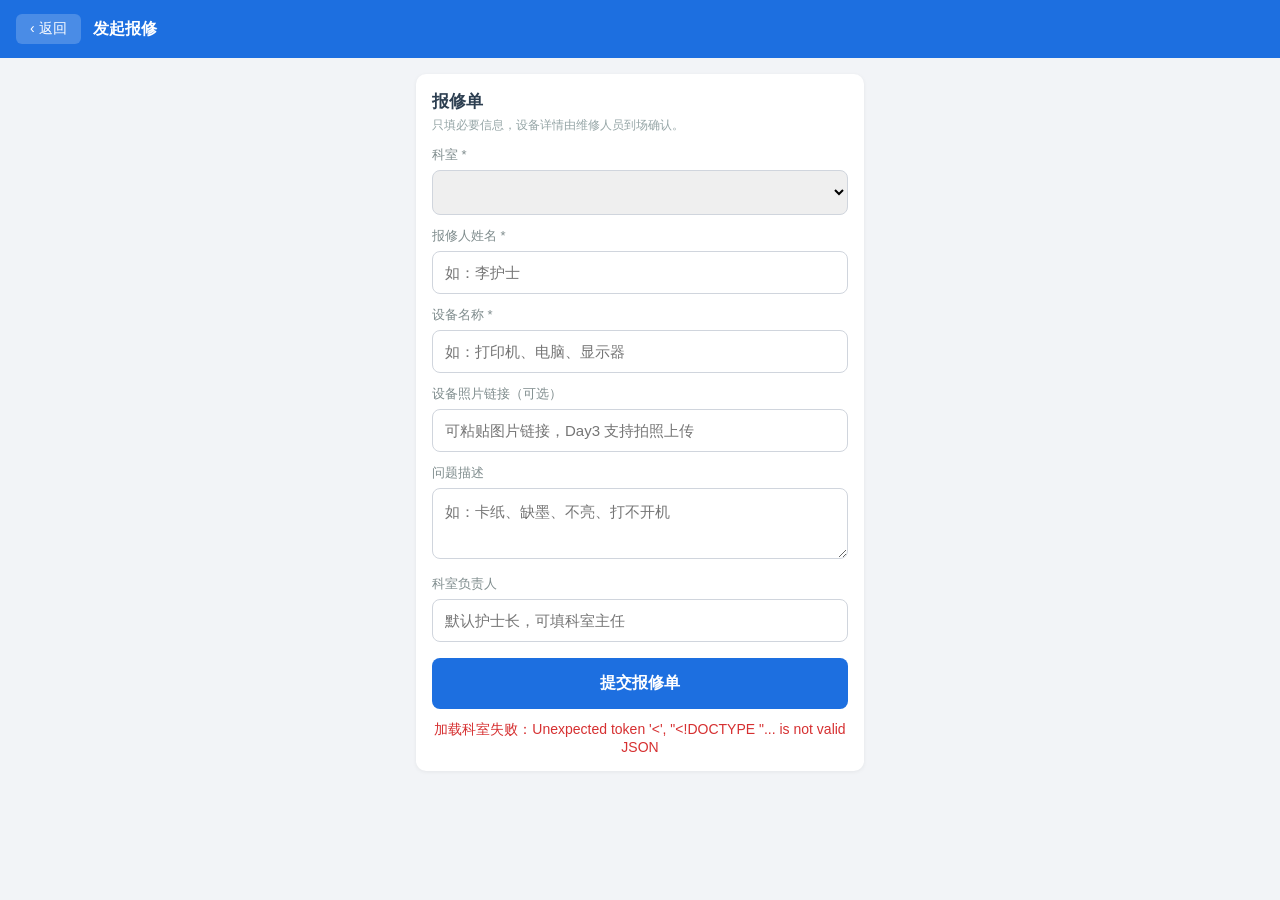
==== src/main/resources/static/create.html @ b075441e "fix: 科室报修页四项修复（undefined渲染/表单重置/10分钟防重复提交/Toast+负责人只读默认）" ====
<!doctype html>
<html lang="zh-CN">
<head>
  <meta charset="utf-8">
  <meta name="viewport" content="width=device-width, initial-scale=1, maximum-scale=1, user-scalable=no">
  <title>报修 - IT运维工单系统</title>
  <style>
    * { box-sizing: border-box; margin: 0; padding: 0; }
    body { font-family: -apple-system, "PingFang SC", "Microsoft YaHei", sans-serif; background: #f2f4f7; color: #2c3e50; }
    .header { display: flex; align-items: center; gap: 12px; padding: 14px 16px; background: #1d6fe0; color: #fff; position: sticky; top: 0; }
    .header .back { background: rgba(255,255,255,.2); border: none; color: #fff; padding: 6px 14px; border-radius: 6px; font-size: 14px; }
    .header .t { font-size: 16px; font-weight: 600; }
    .container { max-width: 480px; margin: 0 auto; padding: 16px; }
    .card { background: #fff; border-radius: 10px; padding: 16px; box-shadow: 0 1px 4px rgba(0,0,0,.06); }
    .card h2 { font-size: 17px; margin-bottom: 4px; }
    .tip { font-size: 12px; color: #95a5a6; margin-bottom: 8px; }
    label { display: block; font-size: 13px; color: #7f8c8d; margin: 12px 0 6px; }
    input, select, textarea { width: 100%; padding: 12px; border: 1px solid #d0d5dd; border-radius: 8px; font-size: 15px; box-sizing: border-box; }
    textarea { min-height: 70px; line-height: 1.5; }
    button.submit { width: 100%; padding: 15px; background: #1d6fe0; color: #fff; border: none; border-radius: 8px; font-size: 16px; font-weight: 600; margin-top: 16px; }
    button.submit:disabled { background: #b0b8c1; }
    .msg { margin-top: 12px; text-align: center; font-size: 14px; color: #d63031; min-height: 20px; }
  </style>
</head>
<body>
<div class="header">
  <button class="back" id="backBtn">‹ 返回</button>
  <span class="t">发起报修</span>
</div>
<div class="container">
  <div class="card">
    <h2>报修单</h2>
    <p class="tip">只填必要信息，设备详情由维修人员到场确认。</p>
    <label>科室 *</label>
    <select id="department"></select>
    <label>报修人姓名 *</label>
    <input id="reporterName" placeholder="如：李护士">
    <label>设备名称 *</label>
    <input id="deviceName" placeholder="如：打印机、电脑、显示器">
    <label>设备照片链接（可选）</label>
    <input id="devicePhoto" placeholder="可粘贴图片链接，Day3 支持拍照上传">
    <label>问题描述</label>
    <textarea id="problemDesc" placeholder="如：卡纸、缺墨、不亮、打不开机"></textarea>
    <label>科室负责人</label>
    <input id="departmentHead" placeholder="默认护士长，可填科室主任">
    <button class="submit" id="submitBtn">提交报修单</button>
    <div class="msg" id="msg"></div>
  </div>
</div>
<script>
  const CAMPUS_LABEL = { LAOYUAN:'老院', XIYUAN:'西院', DONGYUAN:'东院' };
  const params = new URLSearchParams(location.search);
  const saved = localStorage.getItem('itsdUser');
  const user = saved ? JSON.parse(saved) : {};
  const userId = params.get('userId') || user.userId || '';
  const token = user.token || '';
  const msg = document.getElementById('msg');
  const submitBtn = document.getElementById('submitBtn');

  document.getElementById('backBtn').addEventListener('click', () => {
    window.location.href = 'today.html?userId=' + userId;
  });

  async function loadDepartments() {
    try {
      const res = await fetch('/api/departments', { headers: { 'X-Token': token } });
      const json = await res.json();
      if (json.code !== 0) { msg.textContent = json.message; return; }
      const sel = document.getElementById('department');
      (json.data || []).forEach(d => {
        const opt = document.createElement('option');
        opt.value = d.id;
        opt.textContent = d.name + '（' + (CAMPUS_LABEL[d.campus] || d.campus) + '）';
        sel.appendChild(opt);
      });
    } catch (e) {
      msg.textContent = '加载科室失败：' + e.message;
    }
  }

  submitBtn.addEventListener('click', async () => {
    const departmentId = document.getElementById('department').value;
    const reporterName = document.getElementById('reporterName').value.trim();
    const deviceName = document.getElementById('deviceName').value.trim();
    const devicePhoto = document.getElementById('devicePhoto').value.trim();
    const problemDesc = document.getElementById('problemDesc').value.trim();
    const departmentHead = document.getElementById('departmentHead').value.trim();
    if (!departmentId || !reporterName || !deviceName) {
      msg.textContent = '请填写科室、报修人姓名和设备名称';
      return;
    }
    msg.textContent = '';
    submitBtn.disabled = true;
    try {
      const res = await fetch('/api/reports', {
        method: 'POST',
        headers: { 'Content-Type': 'application/json', 'X-Token': token },
        body: JSON.stringify({ departmentId: Number(departmentId), reporterName, deviceName, devicePhoto, problemDesc, departmentHead })
      });
      const json = await res.json();
      if (json.code !== 0) { msg.textContent = json.message; submitBtn.disabled = false; return; }
      msg.style.color = '#27ae60';
      msg.textContent = '报修单已提交，待管理员受理 ✓';
      setTimeout(() => { window.location.href = 'today.html?userId=' + userId; }, 1200);
    } catch (e) {
      msg.textContent = '网络错误：' + e.message + '（内容已保留，请重试）';
      submitBtn.disabled = false;
    }
  });

  loadDepartments();
</script>
</body>
</html>
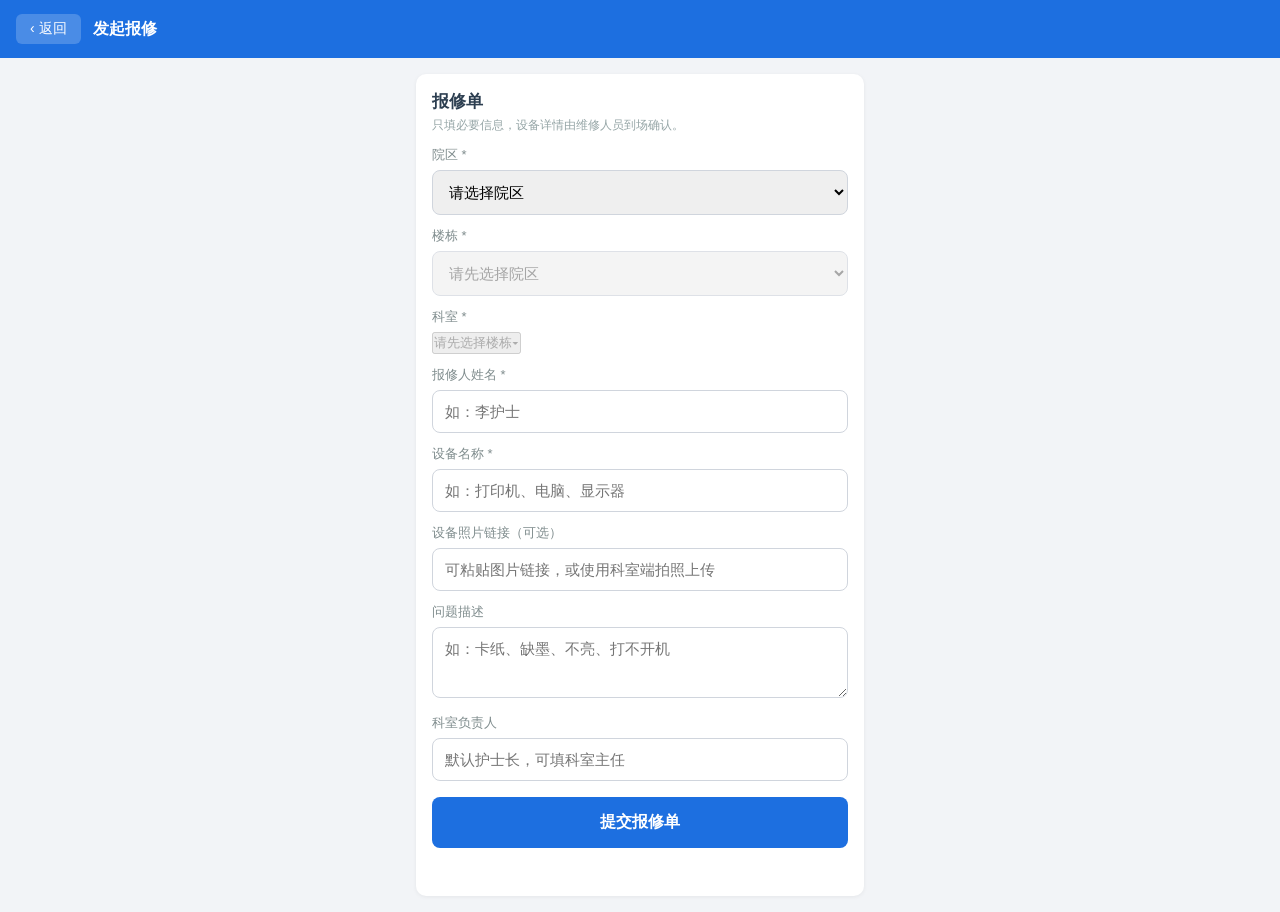
==== commit 7b91e4eb: "refactor(web): 三级联动抽为共用组件并接入 create.html；管理后台基础数据按院区→楼栋→楼层分类" ====
--- a/src/main/resources/static/create.html
+++ b/src/main/resources/static/create.html
@@ -3,6 +3,7 @@
 <head>
   <meta charset="utf-8">
   <meta name="viewport" content="width=device-width, initial-scale=1, maximum-scale=1, user-scalable=no">
+  <link rel="stylesheet" href="/css/dept-cascade.css">
   <title>报修 - IT运维工单系统</title>
   <style>
     * { box-sizing: border-box; margin: 0; padding: 0; }
@@ -31,14 +32,21 @@
   <div class="card">
     <h2>报修单</h2>
     <p class="tip">只填必要信息，设备详情由维修人员到场确认。</p>
+    <label>院区 *</label>
+    <select id="campusSelect"><option value="">请选择院区</option></select>
+    <label>楼栋 *</label>
+    <select id="buildingSelect" disabled><option value="">请先选择院区</option></select>
     <label>科室 *</label>
-    <select id="department"></select>
+    <div class="picker" id="deptPicker">
+      <button type="button" class="picker-value" id="deptPickerValue" disabled>请先选择楼栋<span class="arrow">▾</span></button>
+      <div class="picker-panel" id="deptPickerPanel"></div>
+    </div>
     <label>报修人姓名 *</label>
     <input id="reporterName" placeholder="如：李护士">
     <label>设备名称 *</label>
     <input id="deviceName" placeholder="如：打印机、电脑、显示器">
     <label>设备照片链接（可选）</label>
-    <input id="devicePhoto" placeholder="可粘贴图片链接，Day3 支持拍照上传">
+    <input id="devicePhoto" placeholder="可粘贴图片链接，或使用科室端拍照上传">
     <label>问题描述</label>
     <textarea id="problemDesc" placeholder="如：卡纸、缺墨、不亮、打不开机"></textarea>
     <label>科室负责人</label>
@@ -47,8 +55,8 @@
     <div class="msg" id="msg"></div>
   </div>
 </div>
+<script src="/js/department-cascade.js"></script>
 <script>
-  const CAMPUS_LABEL = { LAOYUAN:'老院', XIYUAN:'西院', DONGYUAN:'东院' };
   const params = new URLSearchParams(location.search);
   const saved = localStorage.getItem('itsdUser');
   const user = saved ? JSON.parse(saved) : {};
@@ -58,35 +66,47 @@
   const submitBtn = document.getElementById('submitBtn');
 
   document.getElementById('backBtn').addEventListener('click', () => {
-    window.location.href = 'today.html?userId=' + userId;
+    window.location.href = 'login.html';
   });
 
   async function loadDepartments() {
     try {
       const res = await fetch('/api/departments', { headers: { 'X-Token': token } });
       const json = await res.json();
-      if (json.code !== 0) { msg.textContent = json.message; return; }
-      const sel = document.getElementById('department');
-      (json.data || []).forEach(d => {
-        const opt = document.createElement('option');
-        opt.value = d.id;
-        opt.textContent = d.name + '（' + (CAMPUS_LABEL[d.campus] || d.campus) + '）';
-        sel.appendChild(opt);
-      });
+      if (json.code !== 0) { msg.textContent = json.message; return []; }
+      return json.data || [];
     } catch (e) {
       msg.textContent = '加载科室失败：' + e.message;
+      return [];
     }
   }
 
+  // 三级联动（院区 → 楼栋 → 科室）：与科室端 report.html 共用组件
+  const cascade = DeptCascade.create({
+    campusEl: document.getElementById('campusSelect'),
+    buildingEl: document.getElementById('buildingSelect'),
+    wrapEl: document.getElementById('deptPicker'),
+    valueEl: document.getElementById('deptPickerValue'),
+    panelEl: document.getElementById('deptPickerPanel'),
+    onSelect: (dept) => {
+      msg.textContent = '';
+      // 科室负责人：有默认值则自动带出并只读，无默认值时可手填
+      const headInput = document.getElementById('departmentHead');
+      headInput.value = dept ? (dept.departmentHead || '') : '';
+      headInput.readOnly = !!(dept && dept.departmentHead);
+    },
+    onChange: () => { msg.textContent = ''; }
+  });
+
   submitBtn.addEventListener('click', async () => {
-    const departmentId = document.getElementById('department').value;
+    const dept = cascade.selected();
     const reporterName = document.getElementById('reporterName').value.trim();
     const deviceName = document.getElementById('deviceName').value.trim();
     const devicePhoto = document.getElementById('devicePhoto').value.trim();
     const problemDesc = document.getElementById('problemDesc').value.trim();
     const departmentHead = document.getElementById('departmentHead').value.trim();
-    if (!departmentId || !reporterName || !deviceName) {
-      msg.textContent = '请填写科室、报修人姓名和设备名称';
+    if (!dept || !reporterName || !deviceName) {
+      msg.textContent = '请选择科室，并填写报修人姓名和设备名称';
       return;
     }
     msg.textContent = '';
@@ -95,20 +115,22 @@
       const res = await fetch('/api/reports', {
         method: 'POST',
         headers: { 'Content-Type': 'application/json', 'X-Token': token },
-        body: JSON.stringify({ departmentId: Number(departmentId), reporterName, deviceName, devicePhoto, problemDesc, departmentHead })
+        body: JSON.stringify({ departmentId: dept.id, reporterName, deviceName, devicePhoto, problemDesc, departmentHead })
       });
       const json = await res.json();
       if (json.code !== 0) { msg.textContent = json.message; submitBtn.disabled = false; return; }
       msg.style.color = '#27ae60';
       msg.textContent = '报修单已提交，待管理员受理 ✓';
-      setTimeout(() => { window.location.href = 'today.html?userId=' + userId; }, 1200);
+      // 报修人停留本页，可继续报修其他设备
     } catch (e) {
       msg.textContent = '网络错误：' + e.message + '（内容已保留，请重试）';
       submitBtn.disabled = false;
     }
   });
 
-  loadDepartments();
+  (async function init() {
+    cascade.setDepartments(await loadDepartments());
+  })();
 </script>
 </body>
 </html>
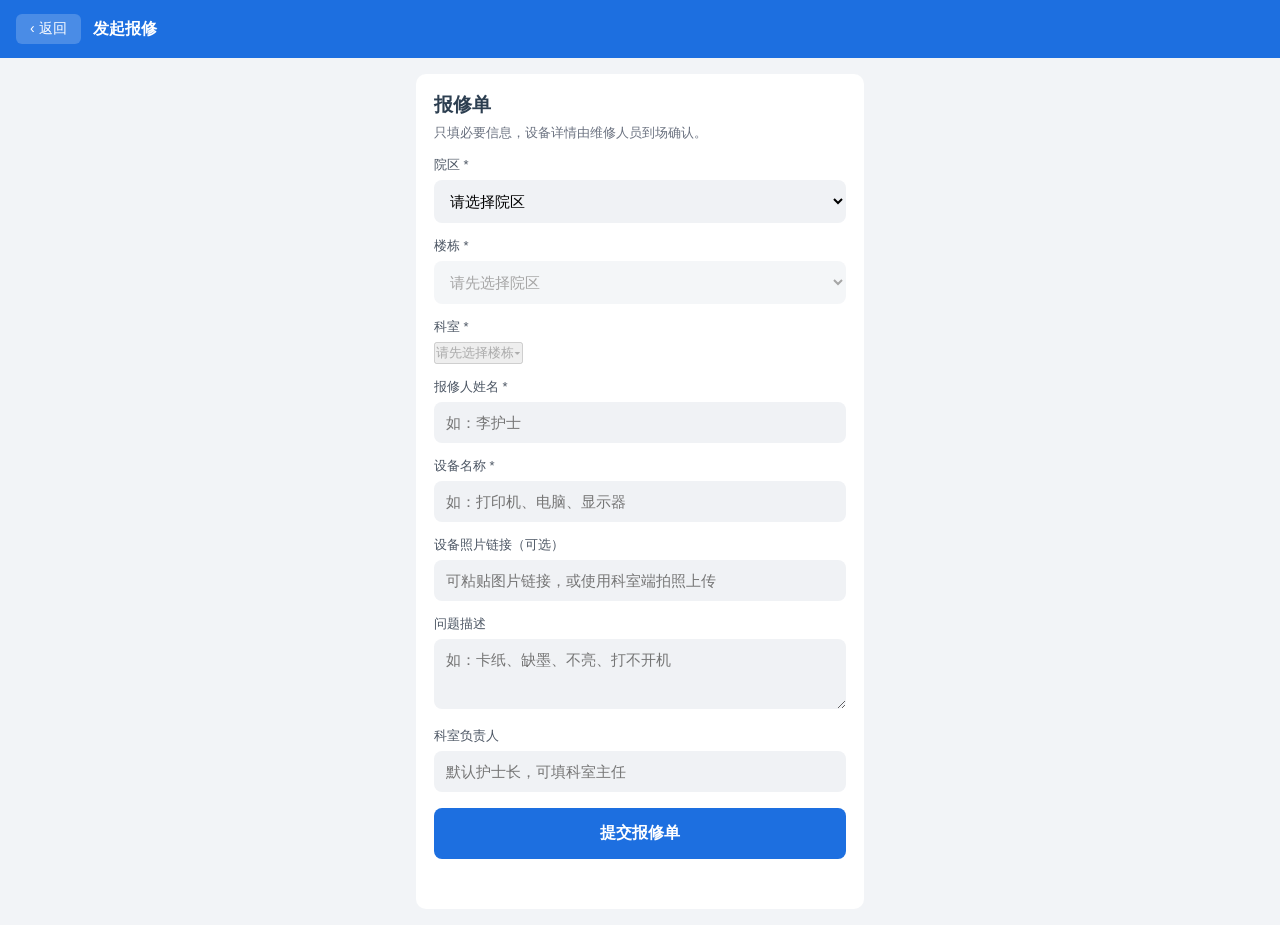
==== commit 42217ea4: "style(frontend): 去 slop 重构（删阴影/细线/描边/渐变/emoji，对比度修复，字号拉大，三端同等力度）" ====
--- a/src/main/resources/static/create.html
+++ b/src/main/resources/static/create.html
@@ -12,11 +12,11 @@
     .header .back { background: rgba(255,255,255,.2); border: none; color: #fff; padding: 6px 14px; border-radius: 6px; font-size: 14px; }
     .header .t { font-size: 16px; font-weight: 600; }
     .container { max-width: 480px; margin: 0 auto; padding: 16px; }
-    .card { background: #fff; border-radius: 10px; padding: 16px; box-shadow: 0 1px 4px rgba(0,0,0,.06); }
-    .card h2 { font-size: 17px; margin-bottom: 4px; }
-    .tip { font-size: 12px; color: #95a5a6; margin-bottom: 8px; }
-    label { display: block; font-size: 13px; color: #7f8c8d; margin: 12px 0 6px; }
-    input, select, textarea { width: 100%; padding: 12px; border: 1px solid #d0d5dd; border-radius: 8px; font-size: 15px; box-sizing: border-box; }
+    .card { background: #fff; border-radius: 10px; padding: 18px; }
+    .card h2 { font-size: 19px; margin-bottom: 6px; font-weight: 600; }
+    .tip { font-size: 13px; color: #6b7280; margin-bottom: 8px; }
+    label { display: block; font-size: 13px; color: #4b5563; margin: 14px 0 6px; }
+    input, select, textarea { width: 100%; padding: 12px; border: none; border-radius: 8px; font-size: 15px; box-sizing: border-box; background: #f0f2f5; }
     textarea { min-height: 70px; line-height: 1.5; }
     button.submit { width: 100%; padding: 15px; background: #1d6fe0; color: #fff; border: none; border-radius: 8px; font-size: 16px; font-weight: 600; margin-top: 16px; }
     button.submit:disabled { background: #b0b8c1; }
@@ -120,7 +120,7 @@
       const json = await res.json();
       if (json.code !== 0) { msg.textContent = json.message; submitBtn.disabled = false; return; }
       msg.style.color = '#27ae60';
-      msg.textContent = '报修单已提交，待管理员受理 ✓';
+      msg.textContent = '报修单已提交，待管理员受理';
       // 报修人停留本页，可继续报修其他设备
     } catch (e) {
       msg.textContent = '网络错误：' + e.message + '（内容已保留，请重试）';
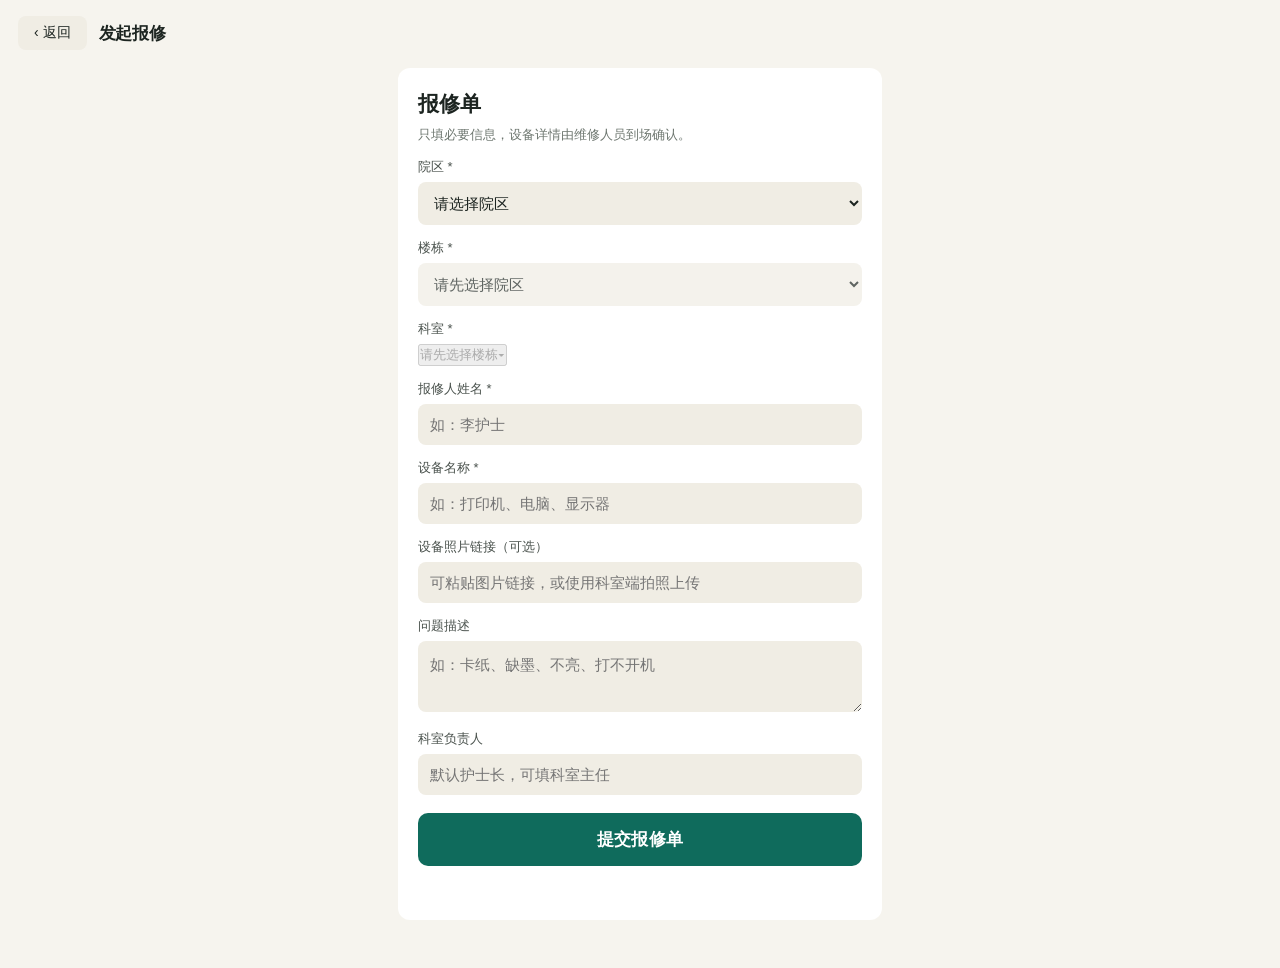
==== commit 1e826bd9: "style(admin): 指标卡行自适应拉伸并统一间距与卡面边线" ====
--- a/src/main/resources/static/create.html
+++ b/src/main/resources/static/create.html
@@ -6,21 +6,35 @@
   <link rel="stylesheet" href="/css/dept-cascade.css">
   <title>报修 - IT运维工单系统</title>
   <style>
+    /* 登录报修（报修人端）—— 纸白 + 墨青，与 report.html 同族 */
+    :root {
+      --c-primary: #0F6B5C;
+      --c-primary-dark: #0B5448;
+      --c-bg: #F6F4EE;
+      --c-surface: #FFFFFF;
+      --c-surface-2: #F0EDE4;
+      --c-text: #1C2420;
+      --c-text-2: #4A524D;
+      --c-muted: #6E7770;
+      --c-danger: #B3261E;
+    }
     * { box-sizing: border-box; margin: 0; padding: 0; }
-    body { font-family: -apple-system, "PingFang SC", "Microsoft YaHei", sans-serif; background: #f2f4f7; color: #2c3e50; }
-    .header { display: flex; align-items: center; gap: 12px; padding: 14px 16px; background: #1d6fe0; color: #fff; position: sticky; top: 0; }
-    .header .back { background: rgba(255,255,255,.2); border: none; color: #fff; padding: 6px 14px; border-radius: 6px; font-size: 14px; }
-    .header .t { font-size: 16px; font-weight: 600; }
-    .container { max-width: 480px; margin: 0 auto; padding: 16px; }
-    .card { background: #fff; border-radius: 10px; padding: 18px; }
-    .card h2 { font-size: 19px; margin-bottom: 6px; font-weight: 600; }
-    .tip { font-size: 13px; color: #6b7280; margin-bottom: 8px; }
-    label { display: block; font-size: 13px; color: #4b5563; margin: 14px 0 6px; }
-    input, select, textarea { width: 100%; padding: 12px; border: none; border-radius: 8px; font-size: 15px; box-sizing: border-box; background: #f0f2f5; }
-    textarea { min-height: 70px; line-height: 1.5; }
-    button.submit { width: 100%; padding: 15px; background: #1d6fe0; color: #fff; border: none; border-radius: 8px; font-size: 16px; font-weight: 600; margin-top: 16px; }
-    button.submit:disabled { background: #b0b8c1; }
-    .msg { margin-top: 12px; text-align: center; font-size: 14px; color: #d63031; min-height: 20px; }
+    body { font-family: "PingFang SC", "Microsoft YaHei", "Segoe UI", sans-serif; background: var(--c-bg); color: var(--c-text); }
+    .header { display: flex; align-items: center; gap: 12px; padding: 16px 18px 10px; background: var(--c-bg); position: sticky; top: 0; z-index: 10; }
+    .header .back { background: var(--c-surface-2); border: none; color: var(--c-text); padding: 8px 16px; border-radius: 8px; font-size: 14px; cursor: pointer; }
+    .header .t { font-size: 17px; font-weight: 700; letter-spacing: -0.01em; }
+    .container { max-width: 520px; margin: 0 auto; padding: 8px 18px 48px; }
+    .card { background: var(--c-surface); border-radius: 12px; padding: 22px 20px; }
+    .card h2 { font-size: 21px; margin-bottom: 8px; font-weight: 700; letter-spacing: -0.01em; }
+    .tip { font-size: 13px; color: var(--c-muted); margin-bottom: 8px; }
+    label { display: block; font-size: 13px; color: var(--c-text-2); margin: 14px 0 6px; font-weight: 500; }
+    input, select, textarea { width: 100%; padding: 12px; border: none; border-radius: 8px; font-size: 15px; box-sizing: border-box; background: var(--c-surface-2); color: var(--c-text); font-family: inherit; }
+    input:focus, select:focus, textarea:focus { outline: 2px solid var(--c-primary); outline-offset: -1px; background: #fff; }
+    textarea { min-height: 70px; line-height: 1.55; }
+    button.submit { width: 100%; padding: 15px; background: var(--c-primary); color: #fff; border: none; border-radius: 10px; font-size: 17px; font-weight: 700; margin-top: 18px; cursor: pointer; letter-spacing: .02em; }
+    button.submit:active { background: var(--c-primary-dark); }
+    button.submit:disabled { background: #B9BDB4; }
+    .msg { margin-top: 12px; text-align: center; font-size: 14px; color: var(--c-danger); min-height: 20px; }
   </style>
 </head>
 <body>
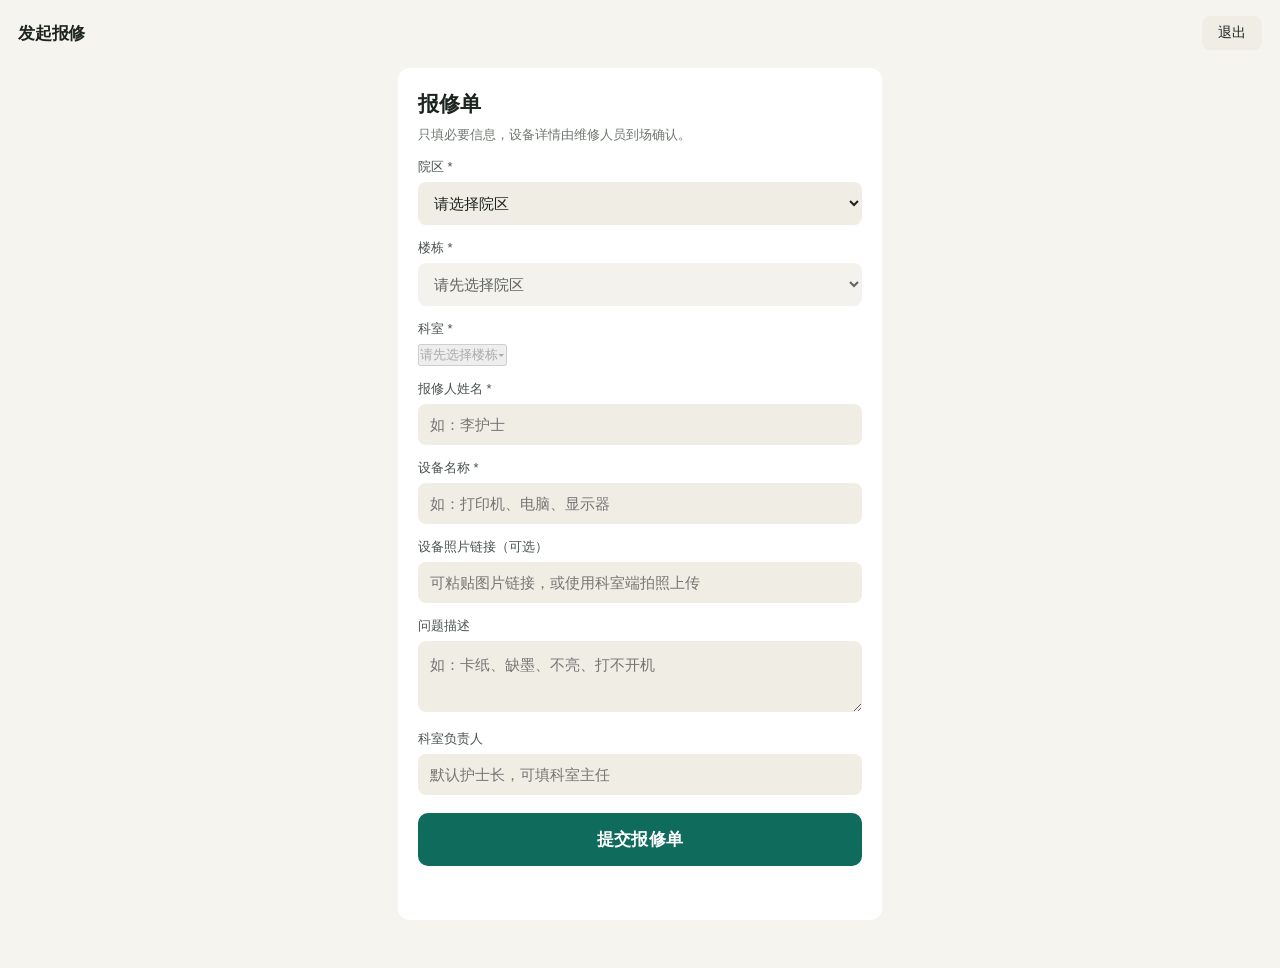
==== commit 89d2e6a7: "feat(三端): PWA安装引导+入口二维码+端间角色隔离与统一退出" ====
--- a/src/main/resources/static/create.html
+++ b/src/main/resources/static/create.html
@@ -39,8 +39,8 @@
 </head>
 <body>
 <div class="header">
-  <button class="back" id="backBtn">‹ 返回</button>
   <span class="t">发起报修</span>
+  <button class="back logout-btn" id="logoutBtn" style="margin-left:auto;">退出</button>
 </div>
 <div class="container">
   <div class="card">
@@ -70,17 +70,19 @@
   </div>
 </div>
 <script src="/js/department-cascade.js"></script>
+<script src="/js/guard.js"></script>
 <script>
-  const params = new URLSearchParams(location.search);
-  const saved = localStorage.getItem('itsdUser');
-  const user = saved ? JSON.parse(saved) : {};
-  const userId = params.get('userId') || user.userId || '';
+  // 端守卫：只有报修人可停留本端；其他角色提示后强制退出回登录页（三端隔离，不跨端跳转）
+  const guardUser = ItsdGuard.guard('reporter');
+  if (!guardUser) throw new Error('blocked');
+  const userId = guardUser.userId;
+  const user = guardUser;
   const token = user.token || '';
   const msg = document.getElementById('msg');
   const submitBtn = document.getElementById('submitBtn');
 
-  document.getElementById('backBtn').addEventListener('click', () => {
-    window.location.href = 'login.html';
+  document.getElementById('logoutBtn').addEventListener('click', () => {
+    ItsdGuard.logout();
   });
 
   async function loadDepartments() {
@@ -146,5 +148,14 @@
     cascade.setDepartments(await loadDepartments());
   })();
 </script>
+<script>
+  // PWA：注册 Service Worker（HTTPS 或 localhost 下生效）
+  if ('serviceWorker' in navigator) {
+    window.addEventListener('load', function () {
+      navigator.serviceWorker.register('/service-worker.js').catch(function () {});
+    });
+  }
+</script>
+<script src="/js/pwa-install.js"></script>
 </body>
 </html>
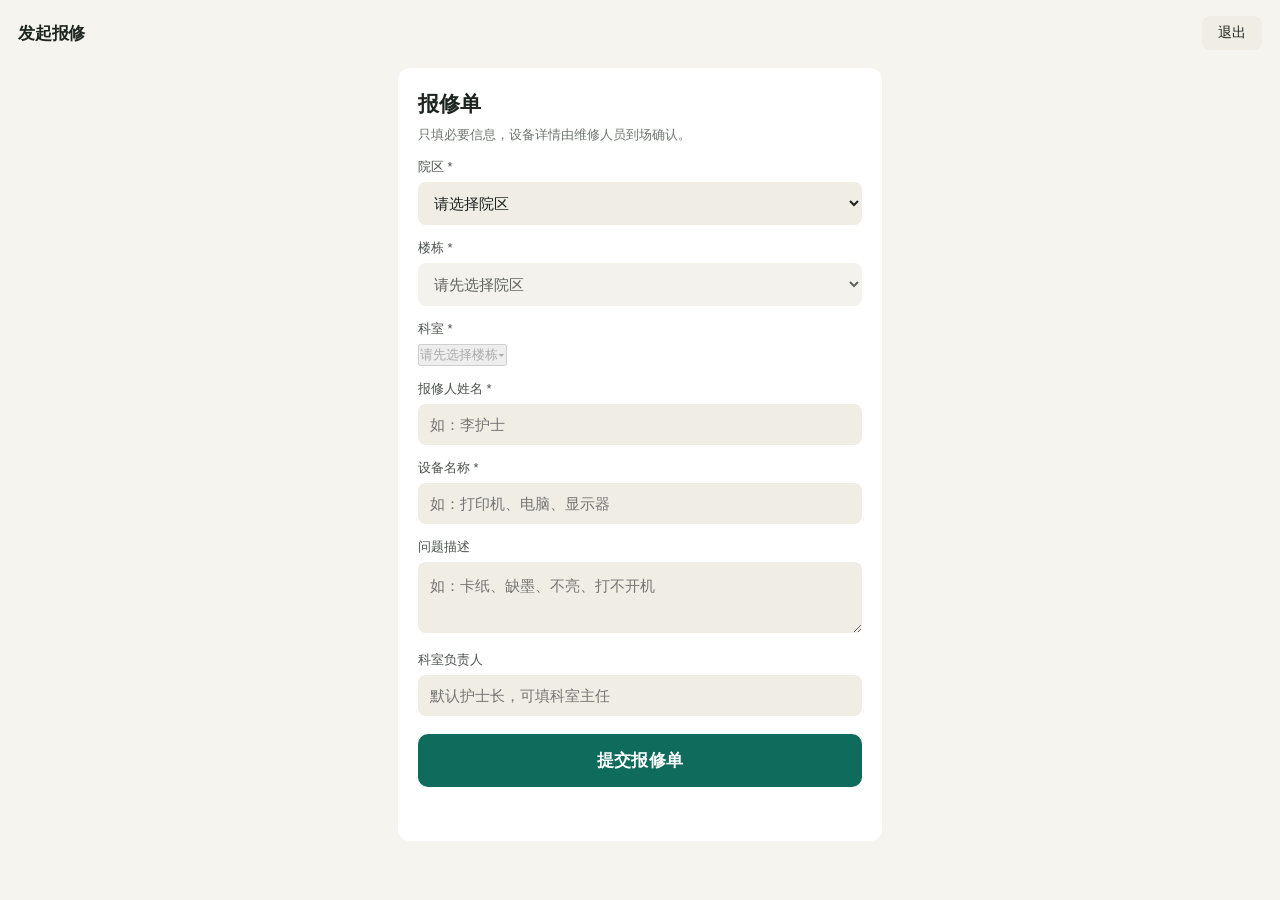
==== commit b92fb409: "refactor(权限): 报销职责分离——生成归运维、回填归财务，移除工单级报销入口" ====
--- a/src/main/resources/static/create.html
+++ b/src/main/resources/static/create.html
@@ -59,8 +59,6 @@
     <input id="reporterName" placeholder="如：李护士">
     <label>设备名称 *</label>
     <input id="deviceName" placeholder="如：打印机、电脑、显示器">
-    <label>设备照片链接（可选）</label>
-    <input id="devicePhoto" placeholder="可粘贴图片链接，或使用科室端拍照上传">
     <label>问题描述</label>
     <textarea id="problemDesc" placeholder="如：卡纸、缺墨、不亮、打不开机"></textarea>
     <label>科室负责人</label>
@@ -118,7 +116,6 @@
     const dept = cascade.selected();
     const reporterName = document.getElementById('reporterName').value.trim();
     const deviceName = document.getElementById('deviceName').value.trim();
-    const devicePhoto = document.getElementById('devicePhoto').value.trim();
     const problemDesc = document.getElementById('problemDesc').value.trim();
     const departmentHead = document.getElementById('departmentHead').value.trim();
     if (!dept || !reporterName || !deviceName) {
@@ -131,7 +128,7 @@
       const res = await fetch('/api/reports', {
         method: 'POST',
         headers: { 'Content-Type': 'application/json', 'X-Token': token },
-        body: JSON.stringify({ departmentId: dept.id, reporterName, deviceName, devicePhoto, problemDesc, departmentHead })
+        body: JSON.stringify({ departmentId: dept.id, reporterName, deviceName, problemDesc, departmentHead })
       });
       const json = await res.json();
       if (json.code !== 0) { msg.textContent = json.message; submitBtn.disabled = false; return; }
